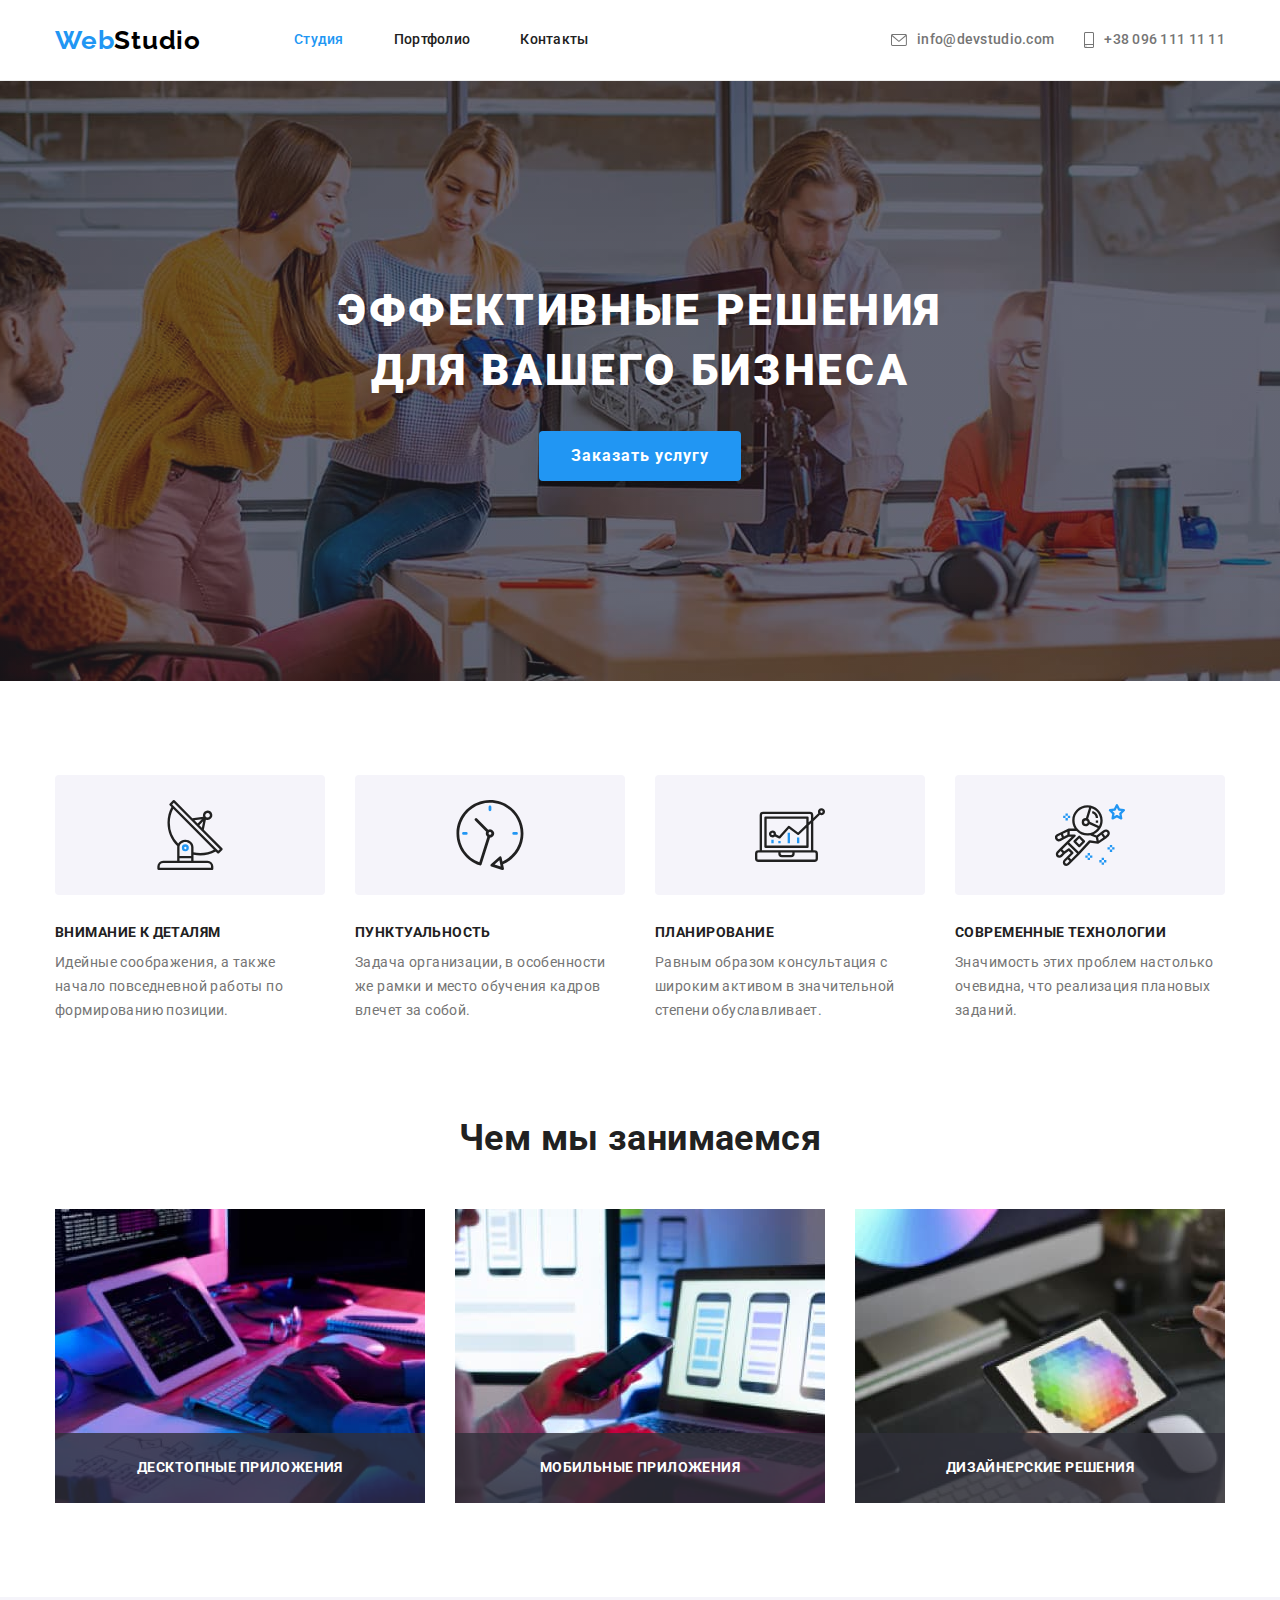
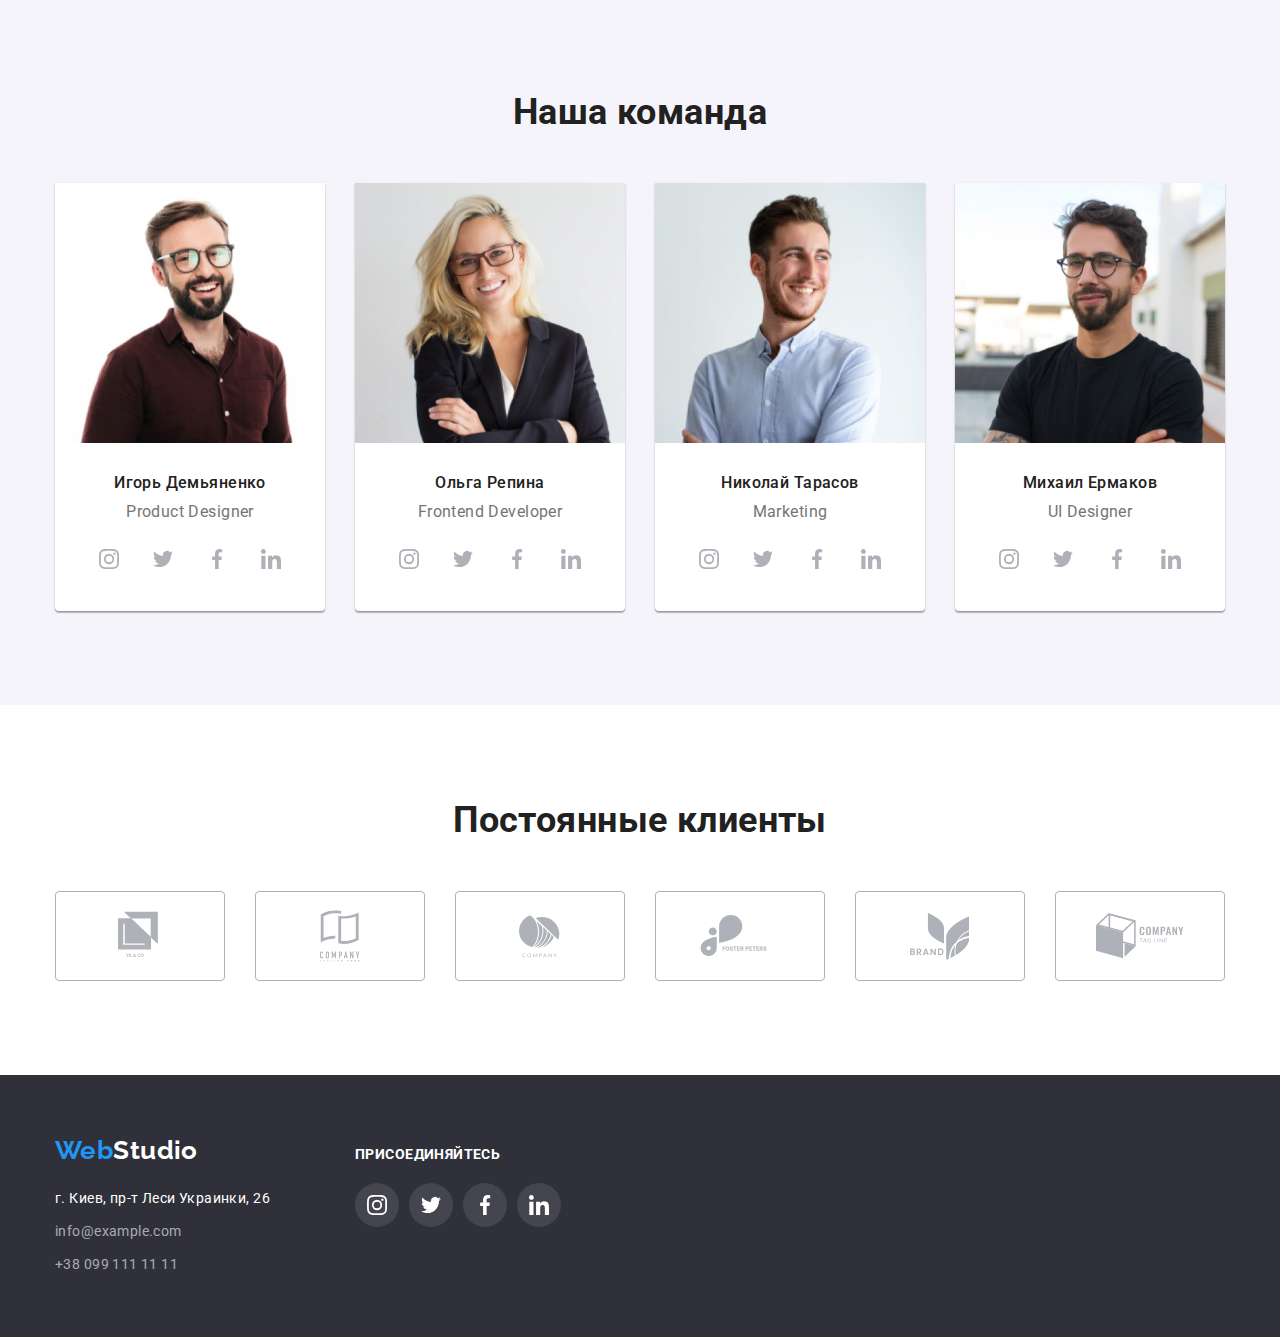
==== index.html @ 094a1c1c "Сделал секцию Чем мы занимаемся" ====
<!DOCTYPE html>
<html lang="ru">
  <head>
    <meta charset="UTF-8" />
    <meta name="viewport" content="width=device-width, initial-scale=1.0" />
    <title>Студия</title>
    <link
      href="https://fonts.googleapis.com/css2?family=Raleway:wght@700&family=Roboto:wght@400;500;700;900&display=swap"
      rel="stylesheet"
    />
    <link
      rel="stylesheet"
      href="https://cdnjs.cloudflare.com/ajax/libs/modern-normalize/0.7.0/modern-normalize.min.css"
    />
    <link rel="stylesheet" href="./css/styles.css" />
  </head>
  <body>
    <!--Хэдер-->
    <header class="header">
      <div class="container header-flex">
        <nav class="header-flex">
          <a class="link header-logo" href="./index.html">
            <span class="current">Web</span>Studio
          </a>
          <ul class="list nav-main">
            <li class="item">
              <a class="link current" href="./index.html">Студия</a>
            </li>
            <li class="item">
              <a class="link" href="./portfolio.html">Портфолио</a>
            </li>
            <li class="item"><a class="link" href="#">Контакты</a></li>
          </ul>
        </nav>
        <ul class="list header-contacts">
          <li class="item">
            <a class="link" href="mailto:info@devstudio.com">
              <svg class="icon" width="16" height="12">
                <use href="./images/svg/sprite.svg#icon-envelope"></use>
              </svg>
              info@devstudio.com</a
            >
          </li>
          <li class="item">
            <a class="link" href="tel:+380961111111">
              <svg class="icon" width="10" height="16">
                <use href="./images/svg/sprite.svg#icon-smartphone"></use>
              </svg>
              +38 096 111 11 11</a
            >
          </li>
        </ul>
      </div>
    </header>
    <main>
      <!--Герой-->
      <section class="hero">
        <h1 class="hero-title">Эффективные решения для вашего бизнеса</h1>
        <a class="link button primary" href="#">Заказать услугу</a>
      </section>
      <!--Преимущества-->
      <section class="section feature">
        <div class="container">
          <h2 class="visually-hidden">Преимущества</h2>
          <ul class="list flex feature-list">
            <li class="item">
              <div class="thumb">
                <svg class="icon">
                  <use href="./images/svg/sprite.svg#icon-antenna"></use>
                </svg>
              </div>
              <h3 class="title">Внимание к деталям</h3>
              <p class="text">
                Идейные соображения, а также начало повседневной работы по
                формированию позиции.
              </p>
            </li>
            <li class="item">
              <div class="thumb">
                <svg class="icon">
                  <use href="./images/svg/sprite.svg#icon-clock"></use>
                </svg>
              </div>
              <h3 class="title">Пунктуальность</h3>
              <p class="text">
                Задача организации, в особенности же рамки и место обучения
                кадров влечет за собой.
              </p>
            </li>
            <li class="item">
              <div class="thumb">
                <svg class="icon">
                  <use href="./images/svg/sprite.svg#icon-diagram"></use>
                </svg>
              </div>
              <h3 class="title">Планирование</h3>
              <p class="text">
                Равным образом консультация с широким активом в значительной
                степени обуславливает.
              </p>
            </li>
            <li class="item">
              <div class="thumb">
                <svg class="icon">
                  <use href="./images/svg/sprite.svg#icon-astronaut"></use>
                </svg>
              </div>
              <h3 class="title">Современные технологии</h3>
              <p class="text">
                Значимость этих проблем настолько очевидна, что реализация
                плановых заданий.
              </p>
            </li>
          </ul>
        </div>
      </section>
      <!--Примеры работ-->
      <section class="section">
        <div class="container">
          <h2 class="section-title">Чем мы занимаемся</h2>
          <ul class="list flex examples-list">
            <li class="item">
              <img
                src="./images/examples/desktopapp.jpg"
                alt="Работа с планшетом"
                width="370"
              />
              <h3 class="text">Десктопные приложения</h3>
            </li>
            <li class="item">
              <img
                src="./images/examples/mobileapp.jpg"
                alt="Работа с мобильным приложением"
                width="370"
              />
              <h3 class="text">Мобильные приложения</h3>
            </li>
            <li class="item">
              <img
                src="./images/examples/designerdes.jpg"
                alt="Дизайнерские решения"
                width="370"
              />
              <h3 class="text">Дизайнерские решения</h3>
            </li>
          </ul>
        </div>
      </section>
      <!--Наша команда-->
      <section class="section team">
        <div class="container">
          <h2 class="section-title">Наша команда</h2>
          <ul class="list flex team-list">
            <!--Первый сотрудник-->
            <li class="item">
              <img
                src="./images/our-team/igor-dem.jpg"
                alt="Игорь Демьяненко"
                width="270"
              />
              <h3 class="title">Игорь Демьяненко</h3>
              <p class="text">Product Designer</p>
              <ul class="list flex network-list">
                <li class="item">
                  <a href="#" class="link" aria-label="Instagram">
                    <svg class="icon">
                      <use href="./images/svg/sprite.svg#icon-instagram"></use>
                    </svg>
                  </a>
                </li>
                <li class="item">
                  <a href="#" class="link" aria-label="Twitter">
                    <svg class="icon">
                      <use href="./images/svg/sprite.svg#icon-twitter"></use>
                    </svg>
                  </a>
                </li>
                <li class="item">
                  <a href="#" class="link" aria-label="Facebook">
                    <svg class="icon">
                      <use href="./images/svg/sprite.svg#icon-facebook"></use>
                    </svg>
                  </a>
                </li>
                <li class="item">
                  <a href="#" class="link" aria-label="Linkedin">
                    <svg class="icon">
                      <use href="./images/svg/sprite.svg#icon-linkedin"></use>
                    </svg>
                  </a>
                </li>
              </ul>
            </li>
            <!--Второй сотрудник-->
            <li class="item">
              <img
                src="./images/our-team/olg-rep.jpg"
                alt="Ольга Репина"
                width="270"
              />
              <h3 class="title">Ольга Репина</h3>
              <p class="text">Frontend Developer</p>
              <ul class="list flex network-list">
                <li class="item">
                  <a href="#" class="link" aria-label="Instagram">
                    <svg class="icon">
                      <use href="./images/svg/sprite.svg#icon-instagram"></use>
                    </svg>
                  </a>
                </li>
                <li class="item">
                  <a href="#" class="link" aria-label="Twitter">
                    <svg class="icon">
                      <use href="./images/svg/sprite.svg#icon-twitter"></use>
                    </svg>
                  </a>
                </li>
                <li class="item">
                  <a href="#" class="link" aria-label="Facebook">
                    <svg class="icon">
                      <use href="./images/svg/sprite.svg#icon-facebook"></use>
                    </svg>
                  </a>
                </li>
                <li class="item">
                  <a href="#" class="link" aria-label="Linkedin">
                    <svg class="icon">
                      <use href="./images/svg/sprite.svg#icon-linkedin"></use>
                    </svg>
                  </a>
                </li>
              </ul>
            </li>
            <!--Третий сотрудник-->
            <li class="item">
              <img
                src="./images/our-team/nik-taras.jpg"
                alt="Николай Тарасов"
                width="270"
              />
              <h3 class="title">Николай Тарасов</h3>
              <p class="text">Marketing</p>
              <ul class="list flex network-list">
                <li class="item">
                  <a href="#" class="link" aria-label="Instagram">
                    <svg class="icon">
                      <use href="./images/svg/sprite.svg#icon-instagram"></use>
                    </svg>
                  </a>
                </li>
                <li class="item">
                  <a href="#" class="link" aria-label="Twitter">
                    <svg class="icon">
                      <use href="./images/svg/sprite.svg#icon-twitter"></use>
                    </svg>
                  </a>
                </li>
                <li class="item">
                  <a href="#" class="link" aria-label="Facebook">
                    <svg class="icon">
                      <use href="./images/svg/sprite.svg#icon-facebook"></use>
                    </svg>
                  </a>
                </li>
                <li class="item">
                  <a href="#" class="link" aria-label="Linkedin">
                    <svg class="icon">
                      <use href="./images/svg/sprite.svg#icon-linkedin"></use>
                    </svg>
                  </a>
                </li>
              </ul>
            </li>
            <!--Четвертый сотрудник-->
            <li class="item">
              <img
                src="./images/our-team/mich-ermak.jpg"
                alt="Михаил Ермаков"
                width="270"
              />
              <h3 class="title">Михаил Ермаков</h3>
              <p class="text">UI Designer</p>
              <ul class="list flex network-list">
                <li class="item">
                  <a href="#" class="link" aria-label="Instagram">
                    <svg class="icon">
                      <use href="./images/svg/sprite.svg#icon-instagram"></use>
                    </svg>
                  </a>
                </li>
                <li class="item">
                  <a href="#" class="link" aria-label="Twitter">
                    <svg class="icon">
                      <use href="./images/svg/sprite.svg#icon-twitter"></use>
                    </svg>
                  </a>
                </li>
                <li class="item">
                  <a href="#" class="link" aria-label="Facebook">
                    <svg class="icon">
                      <use href="./images/svg/sprite.svg#icon-facebook"></use>
                    </svg>
                  </a>
                </li>
                <li class="item">
                  <a href="#" class="link" aria-label="Linkedin">
                    <svg class="icon">
                      <use href="./images/svg/sprite.svg#icon-linkedin"></use>
                    </svg>
                  </a>
                </li>
              </ul>
            </li>
          </ul>
        </div>
      </section>
      <section class="section">
        <div class="container">
          <h2 class="section-title">Постоянные клиенты</h2>
          <ul class="list flex clients-list">
            <li class="item">
              <a href="#" class="link">
                <svg class="icon" width="44" height="50">
                  <use href="./images/svg/sprite.svg#icon-client1"></use>
                </svg>
              </a>
            </li>
            <li class="item">
              <a href="#" class="link">
                <svg class="icon" width="40" height="52">
                  <use href="./images/svg/sprite.svg#icon-client2"></use>
                </svg>
              </a>
            </li>
            <li class="item">
              <a href="#" class="link">
                <svg class="icon" width="41" height="43">
                  <use href="./images/svg/sprite.svg#icon-client3"></use>
                </svg>
              </a>
            </li>
            <li class="item">
              <a href="#" class="link">
                <svg class="icon" width="80" height="42">
                  <use href="./images/svg/sprite.svg#icon-client4"></use>
                </svg>
              </a>
            </li>
            <li class="item">
              <a href="#" class="link">
                <svg class="icon" width="59" height="47">
                  <use href="./images/svg/sprite.svg#icon-client5"></use>
                </svg>
              </a>
            </li>
            <li class="item">
              <a href="#" class="link">
                <svg class="icon" width="88" height="46">
                  <use href="./images/svg/sprite.svg#icon-client6"></use>
                </svg>
              </a>
            </li>
          </ul>
        </div>
      </section>
    </main>
    <!--Футер-->
    <footer class="footer">
      <div class="container flex">
        <div class="footer-address">
          <a class="link footer-logo" href="./index.html">
            <span class="current">Web</span>Studio
          </a>
          <address class="footer-contacts">
            <p class="text">г. Киев, пр-т Леси Украинки, 26</p>
            <a class="link" href="mailto:info@example.com">
              info@example.com
            </a>
            <br />
            <a class="link" href="tel:+380991111111">+38 099 111 11 11</a>
          </address>
        </div>
        <div class="footer-networks">
          <strong class="text">присоединяйтесь</strong>
          <ul class="list flex network-list">
            <li class="item">
              <a href="#" class="link" aria-label="Instagram">
                <svg class="icon">
                  <use href="./images/svg/sprite.svg#icon-instagram"></use>
                </svg>
              </a>
            </li>
            <li class="item">
              <a href="#" class="link" aria-label="Twitter">
                <svg class="icon">
                  <use href="./images/svg/sprite.svg#icon-twitter"></use>
                </svg>
              </a>
            </li>
            <li class="item">
              <a href="#" class="link" aria-label="Facebook">
                <svg class="icon">
                  <use href="./images/svg/sprite.svg#icon-facebook"></use>
                </svg>
              </a>
            </li>
            <li class="item">
              <a href="#" class="link" aria-label="Linkedin">
                <svg class="icon">
                  <use href="./images/svg/sprite.svg#icon-linkedin"></use>
                </svg>
              </a>
            </li>
          </ul>
        </div>
      </div>
    </footer>
  </body>
</html>
---- css/styles.css ----
/* CSS-переменные */
:root {
  --main-text-color: #212121;
  --second-text-color: #757575;
  --accent-color: #2196f3;
  --main-bg-color: #ffffff;
  --secohd-bg-color: #f5f4fa;
  --third-bg-color: #2f303a;
}
/* Базовые настройки CSS */
body {
  background-color: var(--main-bg-color);
  color: var(--main-text-color);
  font-family: "Roboto", sans-serif;
  font-size: 14px;
  line-height: 1.71;
  letter-spacing: 0.03em;
}
/* базовые настройки картинок */
img {
  display: block;
  max-width: 100%;
  height: auto;
}
/* Уберу подчеркивание у всех ссылок */
.link {
  text-decoration: none;
}
/* Убрал флажки и отступы у элементов списков */
.list {
  padding: 0;
  margin: 0;
  list-style: none;
}
/* cпрячем скрытые заголовки */
.visually-hidden {
  position: absolute;
  width: 1px;
  height: 1px;
  margin: -1px;
  border: 0;
  padding: 0;
  clip: rect(0 0 0 0);
  overflow: hidden;
}

/* страница Студия */
/* задам общие настройки шрифта хэдера */
.header {
  font-weight: 500;
  line-height: 1.14;
  letter-spacing: 0.02em;
  border-bottom: 1px solid #ececec;
}
/* Геометрия контейнера */
.container {
  width: 1200px;
  margin: 0px auto;
  padding: 0px 15px;
}
/* флексбокс хэдера */
.header-flex,
.nav-main {
  display: flex;
  align-items: center;
}
/* логотип хэдера */
.header-logo {
  margin-right: 93px;
  color: #000000;
  font-family: "Raleway", sans-serif;
  font-weight: 700;
  font-size: 26px;
  line-height: 1.19;
  letter-spacing: 0.03em;
}
/* отступ всем кроме последнего элепента хэдера */
.nav-main > .item:not(:last-child) {
  margin-right: 50px;
}
/* основная навигация хэдера */
.nav-main .link {
  display: block;
  padding-top: 32px;
  padding-bottom: 32px;

  color: inherit;
}
/* Цветовой акцент элементов */
.nav-main .link.current,
.header-logo .current,
.footer-logo .current,
.nav-main .link:hover,
.nav-main .link:focus,
.header-contacts .link:hover,
.header-contacts .link:focus,
.footer-contacts .link:hover,
.footer-contacts .link:focus {
  color: var(--accent-color);
}
/* контакты хэдера в строку */
.header-contacts {
  display: flex;
  margin-left: auto;
}
.header-contacts .item:not(:last-child) {
  margin-right: 30px;
}
/* контакты хэдера */
.header-contacts .link {
  display: flex;
  align-items: center;
  padding-top: 32px;
  padding-bottom: 32px;

  color: var(--second-text-color);
}
/* отступ иконок в хэдере */
.header-contacts .icon {
  margin-right: 10px;
}
/* акцент иконок */
.header-contacts .link:hover > .icon,
.header-contacts .link:focus > .icon,
.clients-list .link:hover > .icon,
.clients-list .link:focus > .icon {
  --color4: var(--accent-color);
}
/* герой */
.hero {
  display: flex;
  flex-direction: column;
  justify-content: center;
  align-items: center;
  max-width: 1600px;
  height: 600px;
  margin: 0 auto;

  background-color: #c4c4c4;
  background-image: linear-gradient(
      to right,
      rgba(47, 48, 58, 0.4),
      rgba(47, 48, 58, 0.4)
    ),
    url("../images/bg-hero.jpg");
  background-repeat: no-repeat;
  background-size: cover;
  background-position: center;
  text-align: center;
}
/* Заголовок героя */
.hero-title {
  margin-top: 0;
  margin-bottom: 30px;
  max-width: 696px;

  color: var(--main-bg-color);
  font-weight: 900;
  font-size: 44px;
  line-height: 1.36;
  letter-spacing: 0.06em;
  text-transform: uppercase;
}
/* кнопка героя */
.button.primary {
  display: inline-block;
  min-width: 200px;
  padding: 10px 32px;
  border-radius: 4px;
  box-shadow: 0px 4px 4px rgba(0, 0, 0, 0.15);

  color: var(--main-bg-color);
  background-color: var(--accent-color);
  font-weight: 700;
  font-size: 16px;
  line-height: 1.87;
  text-align: center;
  letter-spacing: 0.06em;
}
.button.primary:hover,
.button.primary:focus {
  background-color: #188ce8;
}
/* отступы секции преимуществ */
.section.feature {
  padding-top: 94px;
  padding-bottom: 0;
}
/* флексбокс */
.flex {
  display: flex;
}

/* ширина элементов секции Преимущества */
.feature-list .item {
  flex-basis: calc((100% - 3 * 30px) / 4);
}
/* фон иконки преимуществ */
.feature-list .thumb {
  display: flex;
  justify-content: center;
  align-items: center;
  margin-bottom: 30px;
  height: 120px;
  background-color: var(--secohd-bg-color);
  border-radius: 4px;
}
/* иконка преимуществ */
.feature-list .icon {
  width: 70px;
  height: 70px;
}
/* отступы всем кроме последнего элемента списков */
.feature-list .item:not(:last-child),
.examples-list .item:not(:last-child),
.team-list .item:not(:last-child),
.clients-list .item:not(:last-child) {
  margin-right: 30px;
}
/* Заголовки h3 секции преимущества */
.feature-list .title {
  margin-top: 0;
  margin-bottom: 10px;

  font-size: 14px;
  line-height: 1.14;
  text-transform: uppercase;
}
/* Текст секции преимущества */
.feature-list .text {
  margin-top: 0;
  margin-bottom: 0;

  color: var(--second-text-color);
}
/* паддинг всем секциям */
.section {
  padding-top: 94px;
  padding-bottom: 94px;
}
/* Заголовки секций */
.section-title {
  margin-top: 0;
  margin-bottom: 50px;

  font-size: 36px;
  line-height: 1.17;
  text-align: center;
}
/* ширина контента секкции */
.examples-list .item {
  position: relative;
  flex-basis: calc((100% - 2 * 30px) / 3);
}
.examples-list .text {
  position: absolute;
  left: 0;
  bottom: 0;
  display: flex;
  justify-content: center;
  align-items: center;

  width: 100%;
  height: 70px;
  margin: 0;
  background-color: rgba(47, 48, 58, 0.8);
  font-size: 14px;
  line-height: 1.14;
  text-transform: uppercase;

  color: var(--main-bg-color);
}

/* оформление секции команда  */
.section.team {
  background-color: var(--secohd-bg-color);
  text-align: center;
}
/* элементы списка наша команда */
.team-list > .item {
  flex-basis: calc((100% - 3 * 30px) / 4);
  border-radius: 0px 0px 4px 4px;
  box-shadow: 0px 1px 3px rgba(0, 0, 0, 0.12), 0px 1px 1px rgba(0, 0, 0, 0.14),
    0px 2px 1px rgba(0, 0, 0, 0.2);

  background-color: var(--main-bg-color);
}
/* Заголовки h3 Наша команда */
.team-list .title {
  margin-top: 30px;
  margin-bottom: 10px;

  font-weight: 500;
  font-size: 16px;
  line-height: 1.19;
}
/* Текст секции Наша команда */
.team-list .text {
  margin-top: 0;
  margin-bottom: 16px;

  color: var(--second-text-color);
  font-size: 16px;
  line-height: 1.19;
}
/* Список соцсетей */
.team .network-list {
  margin-bottom: 30px;
  justify-content: center;
}

.network-list .item:not(:last-child) {
  margin-right: 10px;
}
/* ссылка на соцсеть */
.network-list .link {
  display: flex;
  justify-content: center;
  align-items: center;
  width: 44px;
  height: 44px;
  border-radius: 50%;
}
/* меняем фон ссылки при ховере */
.network-list .link:hover,
.network-list .link:focus {
  background-color: var(--accent-color);
}

/* иконка */
.network-list .icon {
  width: 20px;
  height: 20px;
}
/* меняем цвет самой иконки при ховере */
.network-list .link:hover > .icon,
.network-list .link:focus > .icon {
  --color4: var(--main-bg-color);
}
/* ширина элеентов секции клиенты */
.clients-list .item {
  flex-basis: calc((100% - 5 * 30px) / 6);
}
/* ссылка клиентов */
.clients-list .link {
  display: flex;
  justify-content: center;
  align-items: center;
  height: 90px;
  border: 1px solid #afb1b8;
  border-radius: 4px;
}
/* цвет рамки при ховере */
.clients-list .link:hover,
.clients-list .link:focus {
  border-color: var(--accent-color);
}

/* футер */
.footer {
  padding-top: 60px;
  padding-bottom: 60px;

  background-color: var(--third-bg-color);
}
.footer .flex {
  align-items: baseline;
}

.footer-address,
.footer-networks {
  width: 270px;
}
.footer-address {
  margin-right: 30px;
}
/* лого футера */
.footer-logo {
  color: var(--main-bg-color);
  font-family: "Raleway", sans-serif;
  font-weight: 700;
  font-size: 26px;
  line-height: 1.19;
}
/* адрес футера */
.footer-contacts {
  margin-top: 20px;

  font-style: normal;
}
/* Физический адрес в футере */
.footer-contacts .text {
  margin: 0;

  color: var(--main-bg-color);
}
/* почта и телефон футера */
.footer-contacts .link {
  display: inline-block;
  margin-top: 9px;

  color: rgba(255, 255, 255, 0.6);
}
/* текст блока соцсетей футера */
.footer-networks .text {
  display: block;
  margin-bottom: 20px;
  line-height: 1.14;
  text-transform: uppercase;

  color: var(--main-bg-color);
}
/* фон ссылкт на соцсеть в футере */
.footer-networks .link {
  background-color: rgba(255, 255, 255, 0.1);
}
/* цвет иконки в футере */
.footer-networks .icon {
  --color4: var(--main-bg-color);
}

/* Страница Портфолио */
/* список кнопок навигации портфолио */
.portfolio-nav {
  display: flex;
  justify-content: center;
  margin-bottom: 50px;
}
/* отступ у всех кнпопок кроме последней */
.portfolio-nav .item:not(:last-child) {
  margin-right: 8px;
}
/* Кнопки*/
.button.secondary {
  display: inline-block;
  min-width: 73px;
  padding: 6px 22px;
  border: 1px solid transparent;
  border-radius: 4px;
  cursor: pointer;

  color: var(--main-text-color);
  background-color: var(--secohd-bg-color);
  font-family: inherit;
  font-weight: 500;
  font-size: 16px;
  line-height: 1.62;
  letter-spacing: 0.03em;
}
/* Акцент кнопок */
.button.secondary:hover,
.button.secondary:focus {
  box-shadow: 0px 3px 1px rgba(0, 0, 0, 0.1), 0px 1px 2px rgba(0, 0, 0, 0.08),
    0px 2px 2px rgba(0, 0, 0, 0.12);
  color: var(--main-bg-color);
  background-color: var(--accent-color);
}
/* список основных элементов страницы */
.portfolio-list {
  display: flex;
  flex-wrap: wrap;
}
/* основные элементы страницы портфолио */
.portfolio-list .item {
  flex-basis: calc((100% - 2 * 30px) / 3);
  margin-right: 30px;
  margin-bottom: 30px;
}
/* каждому третьему убираем правый марджин */
.portfolio-list .item:nth-child(3n) {
  margin-right: 0;
}
/* последним трем убираем нижний марджин */
.portfolio-list .item:nth-last-child(-n + 3) {
  margin-bottom: 0;
}
.portfolio-list .item:hover {
  box-shadow: 0px 1px 1px rgba(0, 0, 0, 0.12), 0px 4px 4px rgba(0, 0, 0, 0.06),
    1px 4px 6px rgba(0, 0, 0, 0.16);
}
/* текстовая часть карточки */
.card-content {
  padding: 20px 24px;
  border-right: 1px solid #eeeeee;
  border-bottom: 1px solid #eeeeee;
  border-left: 1px solid #eeeeee;
}
/* заголовки элементов портфолио */
.portfolio-list .title {
  margin-top: 0;
  margin-bottom: 4px;

  color: var(--main-text-color);
  font-size: 18px;
  line-height: 2;
  letter-spacing: 0.06em;
}
/* текст элементов портфолио */
.portfolio-list .text {
  margin: 0;

  color: var(--second-text-color);
  font-size: 16px;
  line-height: 1.87;
}
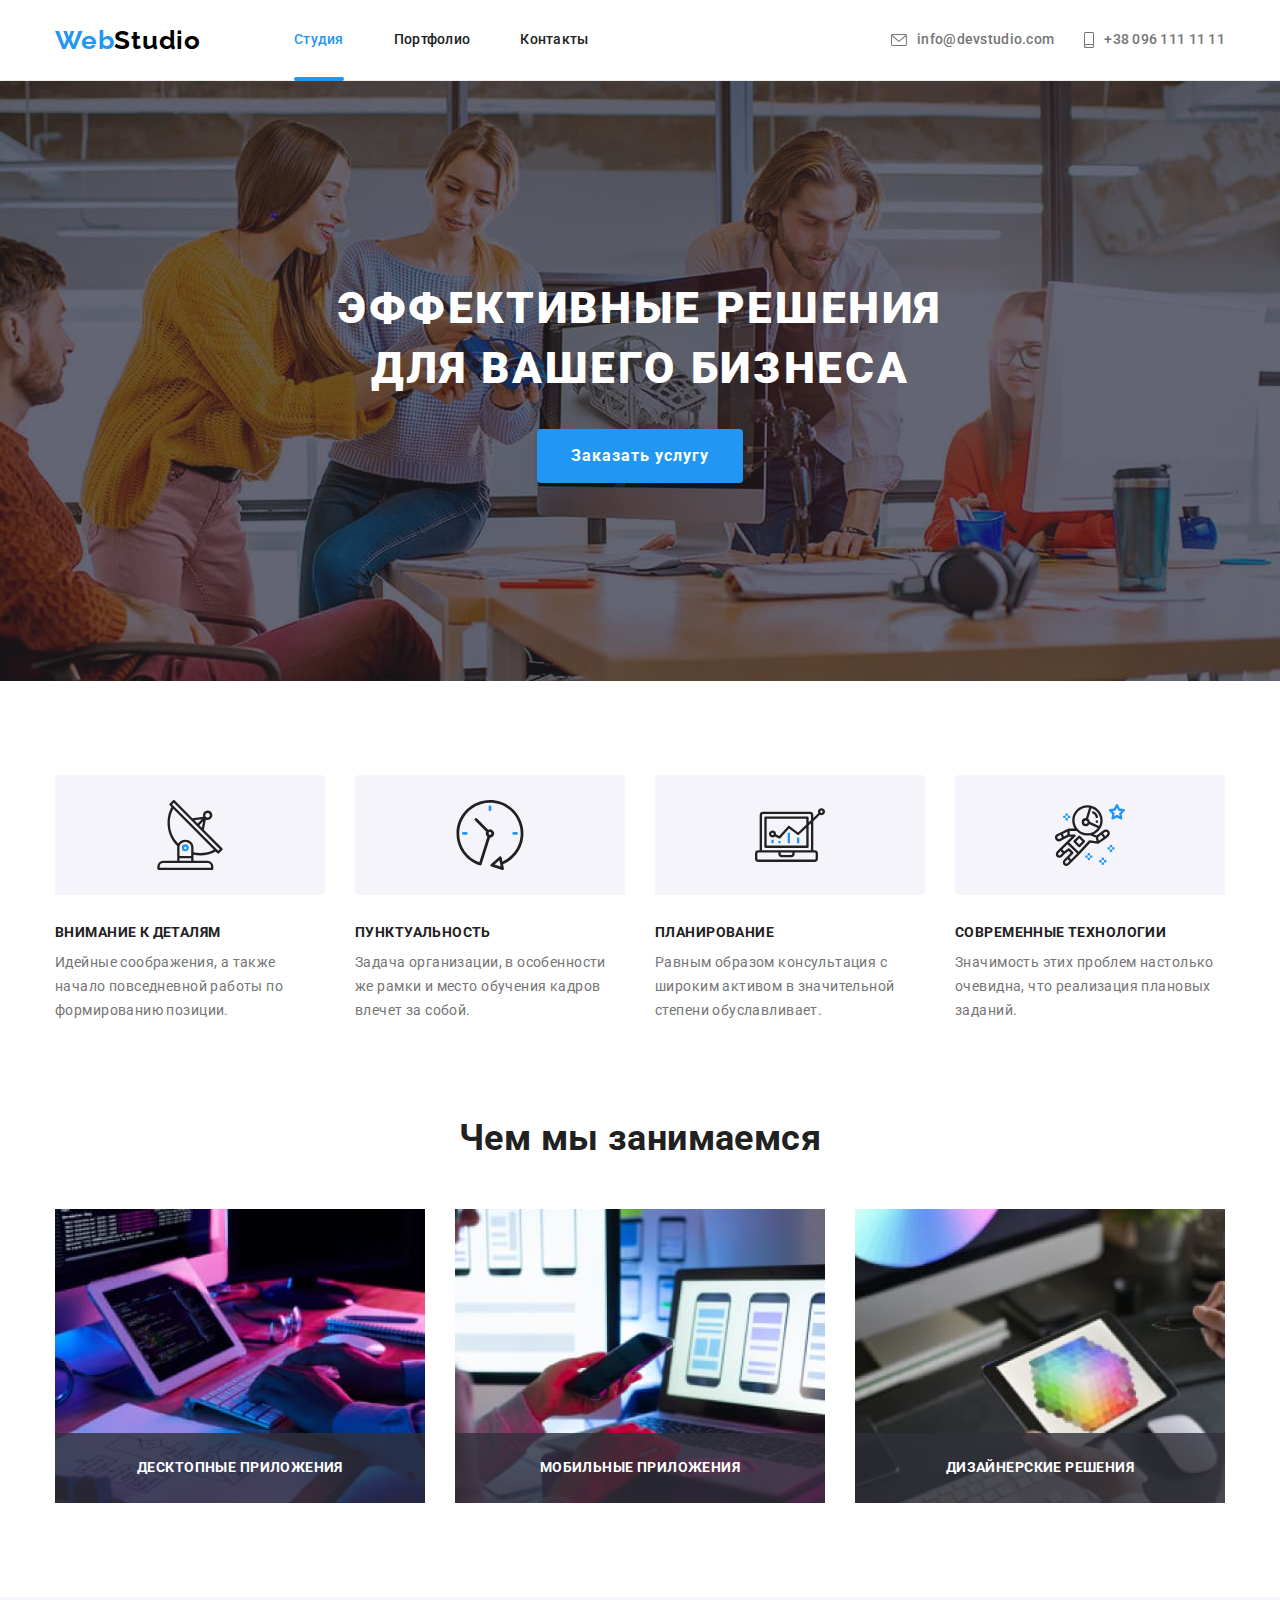
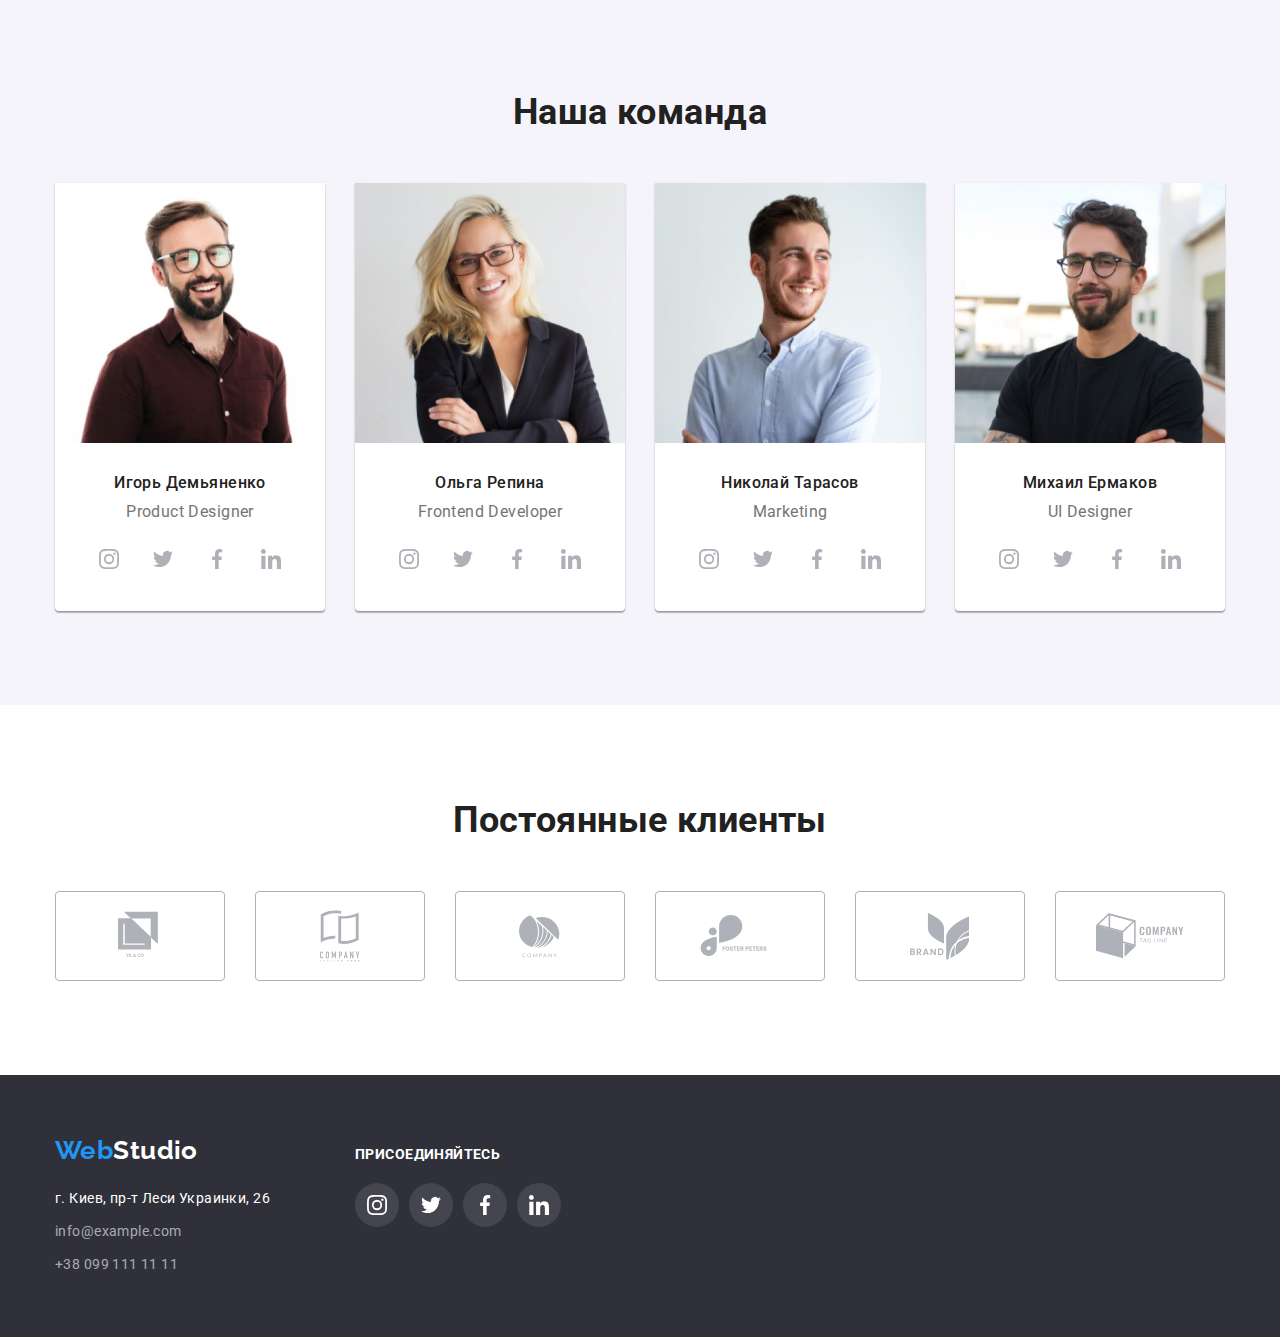
==== commit 946cc8c6: "В хэдере поменял ссылку на кнопку + исправил косяк с каррентом страницы" ====
--- a/index.html
+++ b/index.html
@@ -56,7 +56,7 @@
       <!--Герой-->
       <section class="hero">
         <h1 class="hero-title">Эффективные решения для вашего бизнеса</h1>
-        <a class="link button primary" href="#">Заказать услугу</a>
+        <button class="button primary" data-modal-open>Заказать услугу</button>
       </section>
       <!--Преимущества-->
       <section class="section feature">
@@ -415,5 +415,12 @@
         </div>
       </div>
     </footer>
+    <div class="backdrop is-hidden" data-modal>
+      <div class="modal">
+        <button class="button" data-modal-close>X</button>
+      </div>
+    </div>
+
+    <script src="./js/modal.js"></script>
   </body>
 </html>
--- a/css/styles.css
+++ b/css/styles.css
@@ -80,12 +80,24 @@
 }
 /* основная навигация хэдера */
 .nav-main .link {
+  position: relative;
   display: block;
   padding-top: 32px;
   padding-bottom: 32px;
 
   color: inherit;
 }
+.nav-main .link.current::after {
+  position: absolute;
+  bottom: -1px;
+  left: 0;
+  content: "";
+  width: 100%;
+  height: 4px;
+  background-color: var(--accent-color);
+  border-radius: 2px;
+}
+
 /* Цветовой акцент элементов */
 .nav-main .link.current,
 .header-logo .current,
@@ -163,9 +175,10 @@
 }
 /* кнопка героя */
 .button.primary {
-  display: inline-block;
+  display: block;
   min-width: 200px;
   padding: 10px 32px;
+  border-color: transparent;
   border-radius: 4px;
   box-shadow: 0px 4px 4px rgba(0, 0, 0, 0.15);
 
@@ -417,6 +430,47 @@
 /* цвет иконки в футере */
 .footer-networks .icon {
   --color4: var(--main-bg-color);
+}
+
+.backdrop {
+  position: fixed;
+  top: 0;
+  left: 0;
+
+  width: 100%;
+  height: 100%;
+  background-color: rgba(0, 0, 0, 0.2);
+}
+
+.backdrop.is-hidden {
+  opacity: 0;
+  pointer-events: none;
+}
+
+.modal {
+  position: absolute;
+  top: 50%;
+  left: 50%;
+  transform: translate(-50%, -50%);
+  min-width: 528px;
+  min-height: 581px;
+
+  background-color: var(--main-bg-color);
+  box-shadow: 0px 1px 3px rgba(0, 0, 0, 0.12), 0px 1px 1px rgba(0, 0, 0, 0.14),
+    0px 2px 1px rgba(0, 0, 0, 0.2);
+  border-radius: 4px;
+}
+
+.modal .button {
+  display: block;
+  margin-left: auto;
+  margin-right: 8px;
+  margin-top: 8px;
+  width: 30px;
+  height: 30px;
+  border: 1px solid rgba(0, 0, 0, 0.1);
+  border-radius: 50%;
+  background-color: var(--main-bg-color);
 }
 
 /* Страница Портфолио */
@@ -474,11 +528,44 @@
 .portfolio-list .item:nth-last-child(-n + 3) {
   margin-bottom: 0;
 }
-.portfolio-list .item:hover {
+
+.portfolio-list .link {
+  display: block;
+}
+
+.portfolio-list .link:hover {
   box-shadow: 0px 1px 1px rgba(0, 0, 0, 0.12), 0px 4px 4px rgba(0, 0, 0, 0.06),
     1px 4px 6px rgba(0, 0, 0, 0.16);
 }
-/* текстовая часть карточки */
+
+.portfolio-list .thumb {
+  position: relative;
+}
+.portfolio-list .thumb-text {
+  position: absolute;
+  top: 0;
+  left: 0;
+  display: flex;
+  align-items: center;
+  padding-left: 24px;
+  padding-right: 24px;
+
+  width: 100%;
+  height: 100%;
+  margin: 0;
+  background-color: rgba(33, 150, 243, 0.9);
+
+  font-size: 18px;
+  line-height: 1.56;
+  color: var(--main-bg-color);
+
+  opacity: 0;
+}
+
+.portfolio-list .link:hover .thumb-text {
+  opacity: 1;
+}
+
 .card-content {
   padding: 20px 24px;
   border-right: 1px solid #eeeeee;
